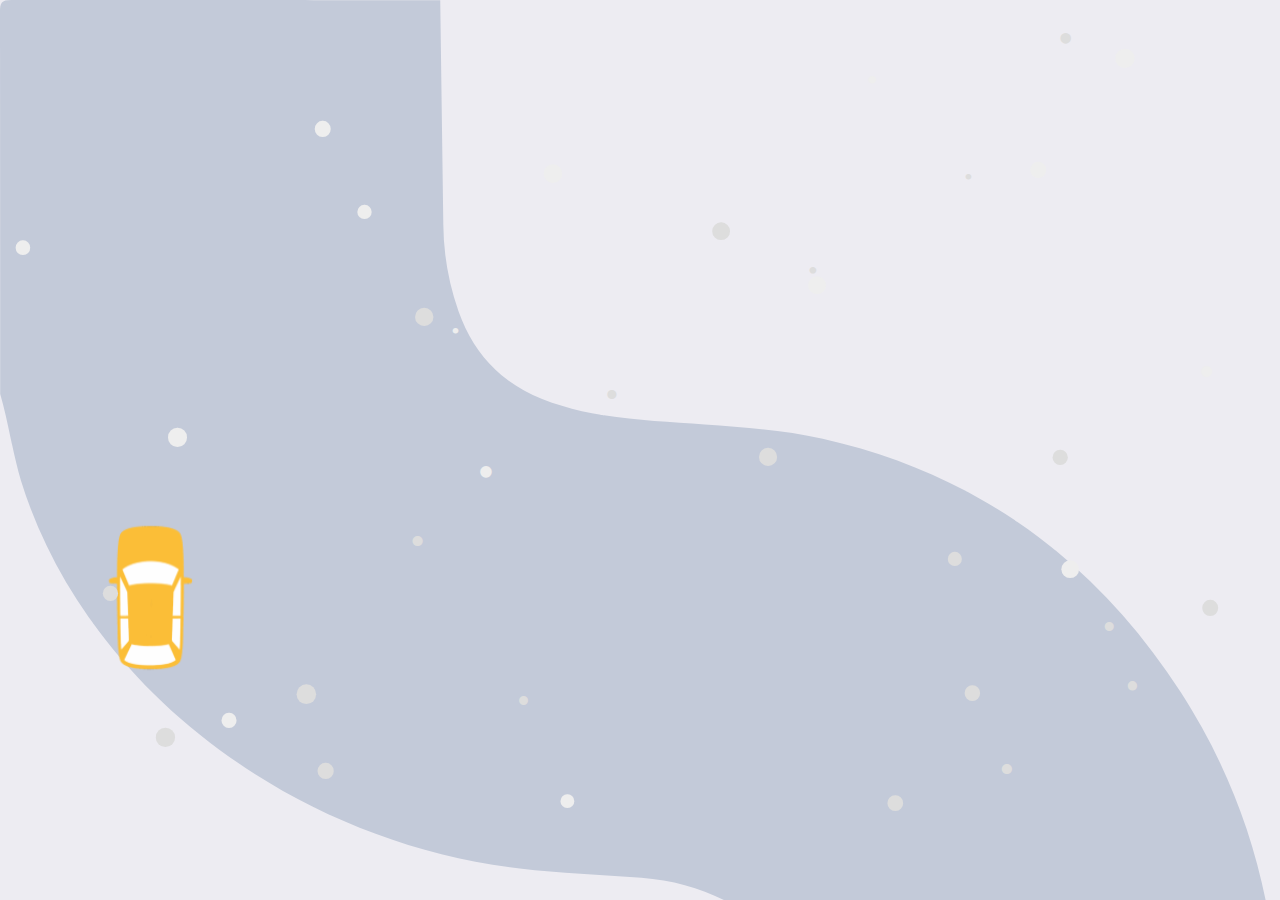
==== road/index.html @ 35da7ba3 "upd" ====
<!DOCTYPE html>
<html lang="en">
  <head>
    <meta charset="utf-8" />
    <meta name="viewport" content="width=device-width, initial-scale=1.0" />
    <meta http-equiv="X-UA-Compatible" content="ie=edge" />
    <link rel="stylesheet" href="css/style.css" />
    <link rel="stylesheet" href="css/bootstrap-grid.min.css" />
    <script src="js/gsap.min.js"></script>
    <script src="js/MotionPathPlugin.min.js"></script>
    <title>Follow The Road</title>
    <script src="js/script.js"></script>
    <script src="js/snow.js"></script>
  </head>
  <body>
    <div class="game col-12">
      <div class="car">
        <img id="car" src="img/car.png" alt="car" />
      </div>
      <div class="bg col-12">
        <div class="road col-12">
          <svg
            xmlns="http://www.w3.org/2000/svg"
            width="375"
            height="812"
            viewBox="0 0 99.219 214.842"
            style="opacity: 0; position: absolute"
          >
            <path
              id="path"
              d="M39.581 214.842L40.318 0"
              fill="none"
              stroke="#000"
              stroke-width=".265"
            />
          </svg>
          <img src="img/road.svg" />
        </div>
      </div>
    </div>
  </body>
</html>
---- road/css/style.css ----
* {
    padding: 0;
    margin: 0;
    padding-left: 0 !important;
    padding-right: 0 !important;
}

.game {
    display: flex;
    overflow: hidden;
    justify-content: center;
}

.bg {
    height: 100vh;
    background-color: #EDECF2;
}

.road {
    height: 100vh;
    background-size: cover;
}

.car {
    opacity: 1;
    position: absolute;
    bottom: 0;
    left: 140px;
    z-index: 1;
}

#car {
    width: 18vh;
    height: auto;
}
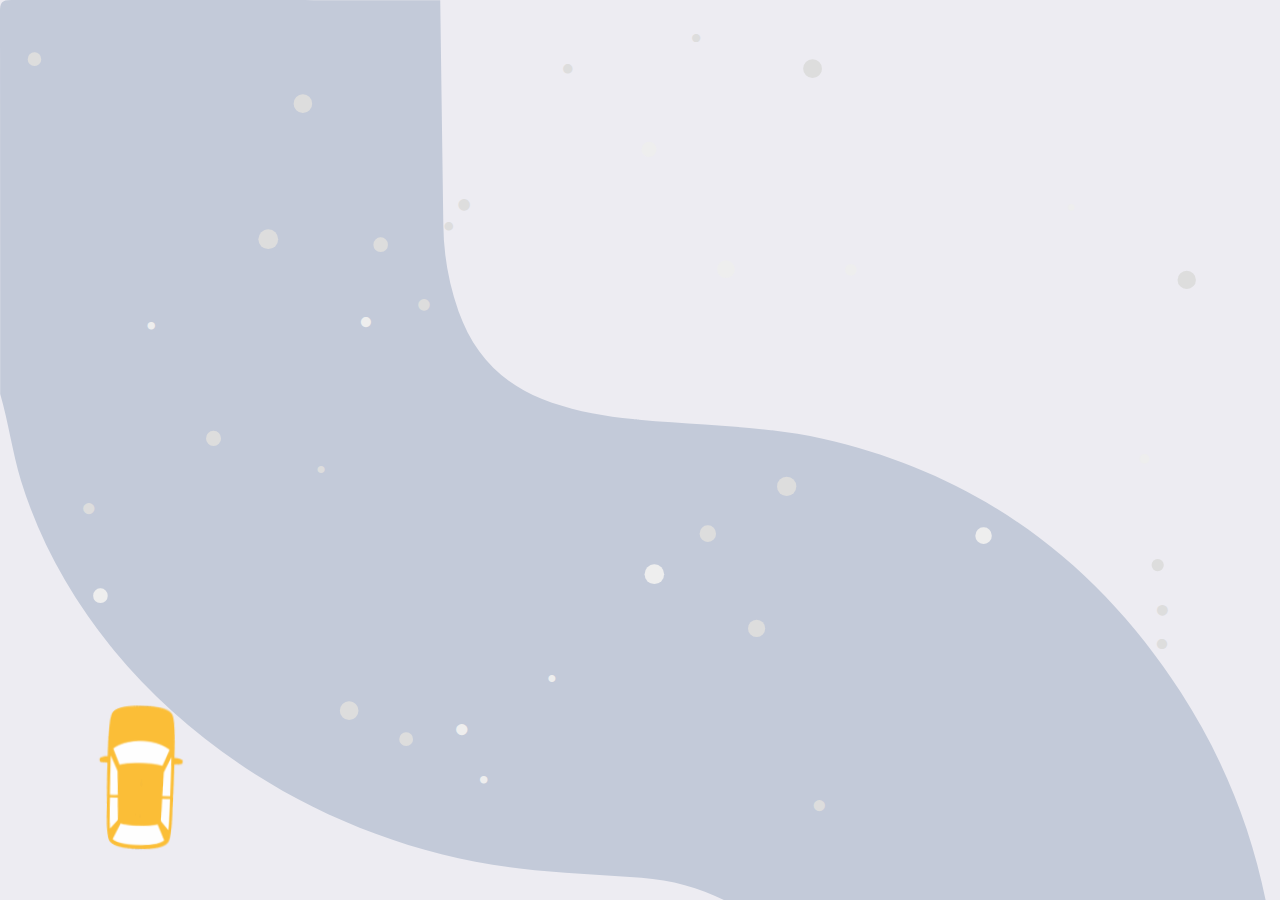
==== commit 7dac4996: "upd" ====
--- a/road/index.html
+++ b/road/index.html
@@ -28,7 +28,7 @@
           >
             <path
               id="path"
-              d="M39.581 214.842L40.318 0"
+              d="M 38.195911,298.78485 C 36.887025,250.95099 35.578158,203.11782 39.266954,176.04681 42.95575,148.9758 51.641876,142.66943 58.78139,139.21872 65.920904,135.768 71.513345,135.17306 77.343852,130.65138 83.174359,126.12969 89.242628,117.68172 90.19464,107.15098 91.146652,96.620251 86.982157,84.007777 79.90219,76.630101 72.822224,69.252426 62.827428,67.110684 52.53456,64.25488 42.241692,61.399075 31.651971,57.829506 25.761679,47.060747 19.871387,36.291988 18.681508,18.324799 17.491586,0.35697117"
               fill="none"
               stroke="#000"
               stroke-width=".265"
